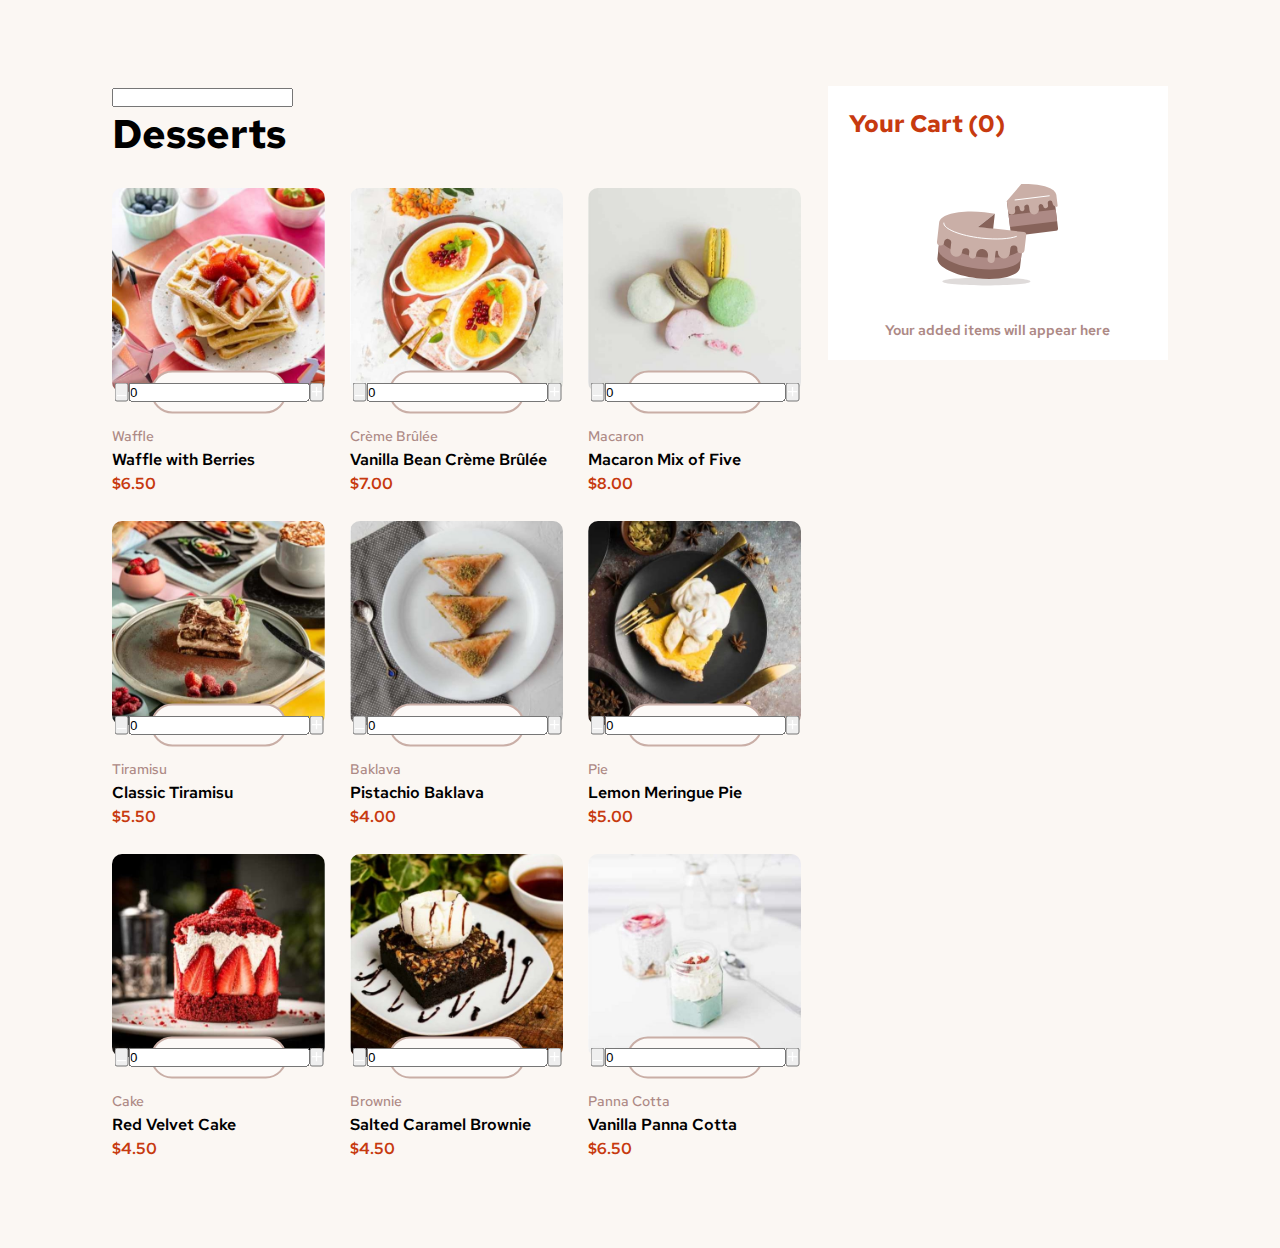
==== index.html @ c4b1cce0 "first" ====
<!DOCTYPE html>
<html lang="en">
  <head>
    <meta charset="UTF-8" />
    <meta name="viewport" content="width=device-width, initial-scale=1.0" />

    <link
      rel="icon"
      type="image/png"
      sizes="32x32"
      href="./assets/images/favicon-32x32.png"
    />
    <link rel="stylesheet" href="style.css" />

    <title>Frontend Mentor | Product list with cart</title>
  </head>
  <body>
    <div class="container">
      <div class="wrapper">
    <input type="number" name="" id="">
    <h1 class="title">Desserts</h1>
        <div class="items"></div>
      </div>

      <div class="cart">
        <div class="cart-title">
          Your Cart (<span class="cart-item-count">0</span>)
        </div>

        <div class="empty-cart">
          <img
            src="assets/images/illustration-empty-cart.svg"
            alt="Empty Cart"
          />
          <p>Your added items will appear here</p>
        </div>

        <div class="loaded-cart">
          <div class="total">
            <span>Order Total</span>
            <span class="total-price"></span>
          </div>

          <div class="carbon">
            <img
              src="assets/images/icon-carbon-neutral.svg"
              alt="This is a carbon-neutral delivery"
            />
            <span>This is a carbon-neutral delivery</span>
          </div>
        </div>
      </div>
    </div>
    <script src="script.js" type="module"></script>
  </body>
</html>
---- style.css ----
@import url('https://fonts.googleapis.com/css2?family=Red+Hat+Text:ital,wght@0,300..700;1,300..700&display=swap');

* {
    margin: 0;
    padding: 0;
    box-sizing: border-box;
}

body {
    font-family: "Red Hat Text";
    display: flex;
    justify-content: center;
    background-color: hsl(26, 54%, 97%);
    padding: 5.4rem 7rem;
}

.container {
    display: flex;
    max-width: 1440px;
    align-items: start;
    gap: 2.5%;
}

.wrapper {
    width: 67%;
}

.title {
    font-size: 2.5rem;
    font-weight: 700;
    margin-bottom: 1.75rem;
}

.items {
    display: grid;
    justify-content: center;
    grid-template-columns: 1fr 1fr 1fr;
    grid-auto-rows: 1fr;
    gap: 25px;
}

.item {
    line-height: 1.5rem;
}

.item-image {
    position: relative;
}

.item-image>img {
    display: block;
    width: 100%;
    border-radius: 10px;
}

.category {
    margin-top: 2rem;
    font-size: .9rem;
    font-weight: 500;
    color: hsl(7, 20%, 60%);
}

.item-name {
    font-weight: 600;
}

.price {
    font-weight: 600;
    color: hsl(14, 86%, 42%);
}

.add2cart {
    position: absolute;
    left: 50%;
    bottom: 0;
    transform: translate(-50%, 50%);
    /**/
    font-size: .85rem;
    font-weight: 600;
    background-color: hsl(20, 50%, 98%);
    display: flex;
    justify-content: center;
    align-items: center;
    width: 64%;
    border: 2px solid hsl(14, 25%, 72%);
    border-radius: 30px;
    padding: 3.5% 1%;
    gap: 0.5rem;
}

.add2cartHover {
    position: absolute;
    left: 50%;
    bottom: 0;
    transform: translate(-50%, 50%);
    display: flex;
    justify-content: space-between;
    align-items: center;
}

.add2cart>img {
    width: 12.5%;
}

.cart {
    width: 33%;
    background: white;
    padding: 2%;
}

.cart-title {
    font-size: 1.5rem;
    font-weight: 700;
    color: hsl(14, 86%, 42%);
    margin-bottom: 2rem;
}

.empty-cart {
    text-align: center;
}

.empty-cart p {
    font-size: .9rem;
    font-weight: 600;
    color: hsl(7, 20%, 60%);
    text-align: center;
    margin-top: 1rem;
}

.loaded-cart {
    display: none;
}
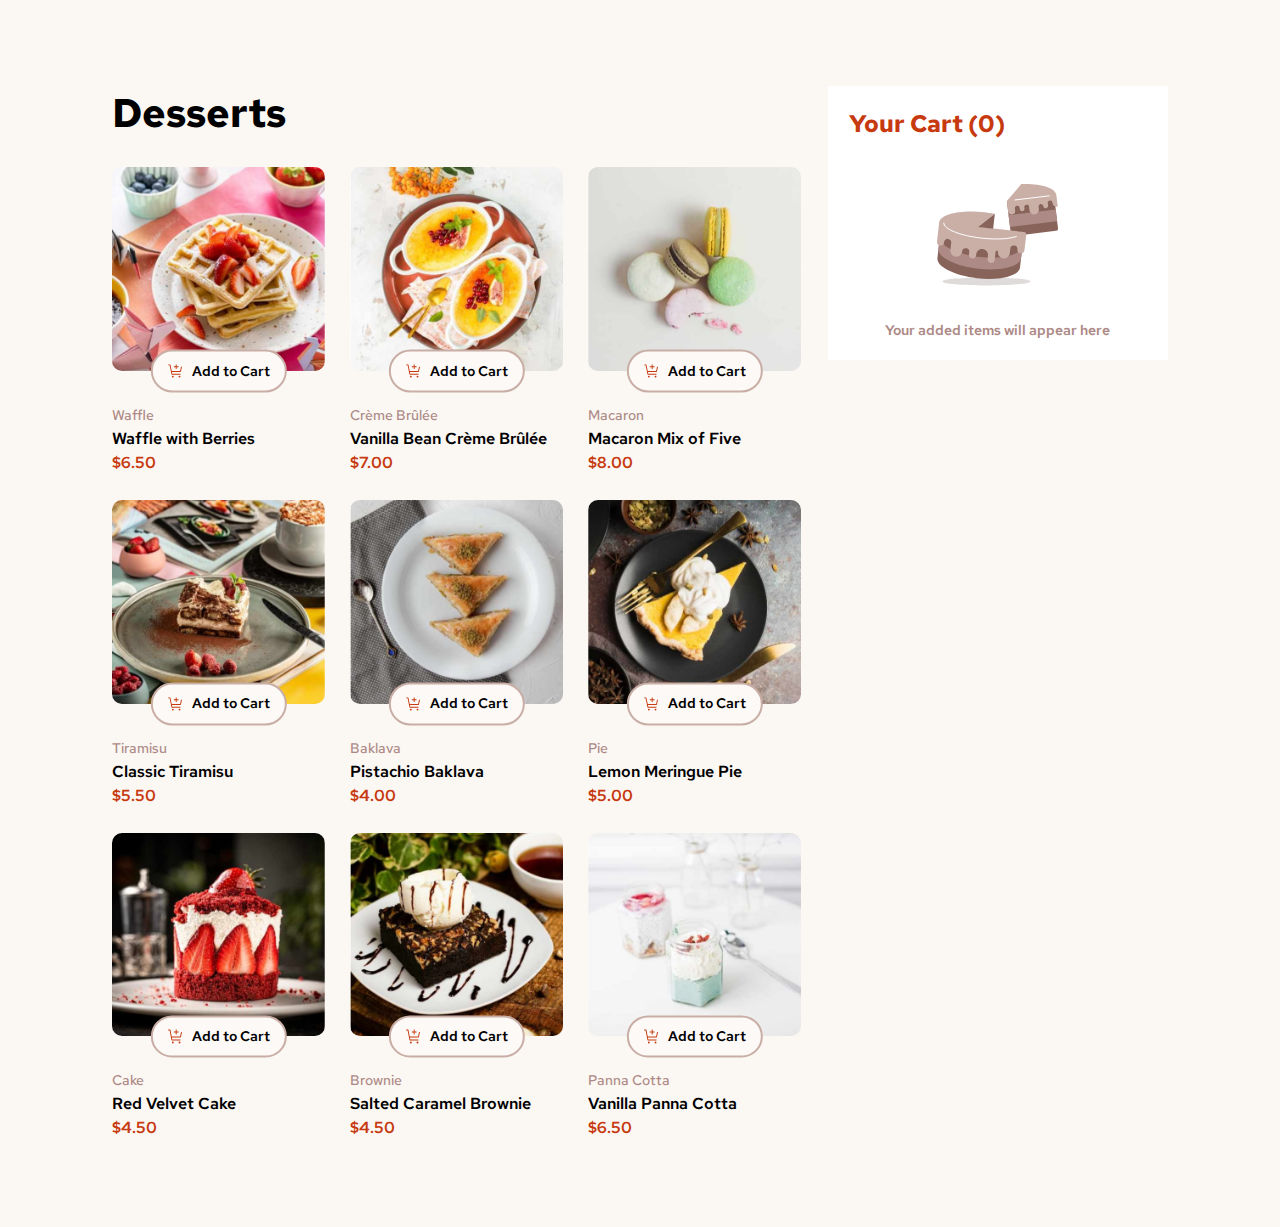
==== commit 0f359eaa: "c" ====
--- a/index.html
+++ b/index.html
@@ -1,56 +1,47 @@
 <!DOCTYPE html>
 <html lang="en">
-  <head>
-    <meta charset="UTF-8" />
-    <meta name="viewport" content="width=device-width, initial-scale=1.0" />
 
-    <link
-      rel="icon"
-      type="image/png"
-      sizes="32x32"
-      href="./assets/images/favicon-32x32.png"
-    />
-    <link rel="stylesheet" href="style.css" />
+<head>
+  <meta charset="UTF-8" />
+  <meta name="viewport" content="width=device-width, initial-scale=1.0" />
 
-    <title>Frontend Mentor | Product list with cart</title>
-  </head>
-  <body>
-    <div class="container">
-      <div class="wrapper">
-    <input type="number" name="" id="">
-    <h1 class="title">Desserts</h1>
-        <div class="items"></div>
+  <link rel="icon" type="image/png" sizes="32x32" href="./assets/images/favicon-32x32.png" />
+  <link rel="stylesheet" href="style.css" />
+
+  <title>Frontend Mentor | Product list with cart</title>
+</head>
+
+<body>
+  <div class="container">
+    <div class="wrapper">
+      <h1 class="title">Desserts</h1>
+      <div class="items"></div>
+    </div>
+
+    <div class="cart">
+      <div class="cart-title">
+        Your Cart (<span class="cart-item-count">0</span>)
       </div>
 
-      <div class="cart">
-        <div class="cart-title">
-          Your Cart (<span class="cart-item-count">0</span>)
+      <div class="empty-cart">
+        <img src="assets/images/illustration-empty-cart.svg" alt="Empty Cart" />
+        <p>Your added items will appear here</p>
+      </div>
+
+      <div class="loaded-cart">
+        <div class="total">
+          <span>Order Total</span>
+          <span class="total-price"></span>
         </div>
 
-        <div class="empty-cart">
-          <img
-            src="assets/images/illustration-empty-cart.svg"
-            alt="Empty Cart"
-          />
-          <p>Your added items will appear here</p>
-        </div>
-
-        <div class="loaded-cart">
-          <div class="total">
-            <span>Order Total</span>
-            <span class="total-price"></span>
-          </div>
-
-          <div class="carbon">
-            <img
-              src="assets/images/icon-carbon-neutral.svg"
-              alt="This is a carbon-neutral delivery"
-            />
-            <span>This is a carbon-neutral delivery</span>
-          </div>
+        <div class="carbon">
+          <img src="assets/images/icon-carbon-neutral.svg" alt="This is a carbon-neutral delivery" />
+          <span>This is a carbon-neutral delivery</span>
         </div>
       </div>
     </div>
-    <script src="script.js" type="module"></script>
-  </body>
-</html>
+  </div>
+  <script src="script.js" type="module"></script>
+</body>
+
+</html>--- a/style.css
+++ b/style.css
@@ -74,7 +74,6 @@
     left: 50%;
     bottom: 0;
     transform: translate(-50%, 50%);
-    /**/
     font-size: .85rem;
     font-weight: 600;
     background-color: hsl(20, 50%, 98%);
@@ -88,18 +87,74 @@
     gap: 0.5rem;
 }
 
-.add2cartHover {
+.add2cart>img {
+    width: 12.5%;
+}
+
+.add2cart:hover {
+    display: none;
+    /* visibility: hidden;
+    opacity: 0;
+    transition: opacity 0.3s ease-in-out, visibility 0s 0.3s; */
+}
+
+.add2cart:hover+.add2cartButtons {
+    visibility: visible;
+    opacity: 1;
+}
+
+.add2cartButtons {
+    background-color: hsl(14, 86%, 42%);
+    border: 2px solid hsl(14, 25%, 72%);
+    border-radius: 30px;
+    width: 64%;
     position: absolute;
     left: 50%;
     bottom: 0;
     transform: translate(-50%, 50%);
     display: flex;
-    justify-content: space-between;
+    justify-content: space-around;
     align-items: center;
+    gap: 1.75rem;
+    padding: 3.75% 1%;
+    visibility: hidden;
+    opacity: 0;
 }
 
-.add2cart>img {
-    width: 12.5%;
+.add2cartButtons>button {
+    text-align: center justify;
+    color: white;
+    background-color: hsl(14, 86%, 42%);
+    border: none;
+    width: 1rem;
+    height: 1rem;
+}
+
+.add2cartButtons>input {
+    background-color: hsl(14, 86%, 42%);
+    border: none;
+    color: white;
+    text-align: center;
+    width: 20%;
+}
+
+.add2cartButtons>button {
+    border: 1px solid white;
+    border-radius: 50%;
+}
+
+.add2cartButtons>button:hover {
+    background-color: white;
+}
+
+.add2cartButtons>button:hover img {
+    filter: brightness(0) saturate(100%) invert(25%) sepia(43%)
+}
+
+.icon-quantity {
+    display: flex;
+    justify-content: center;
+    align-items: center;
 }
 
 .cart {
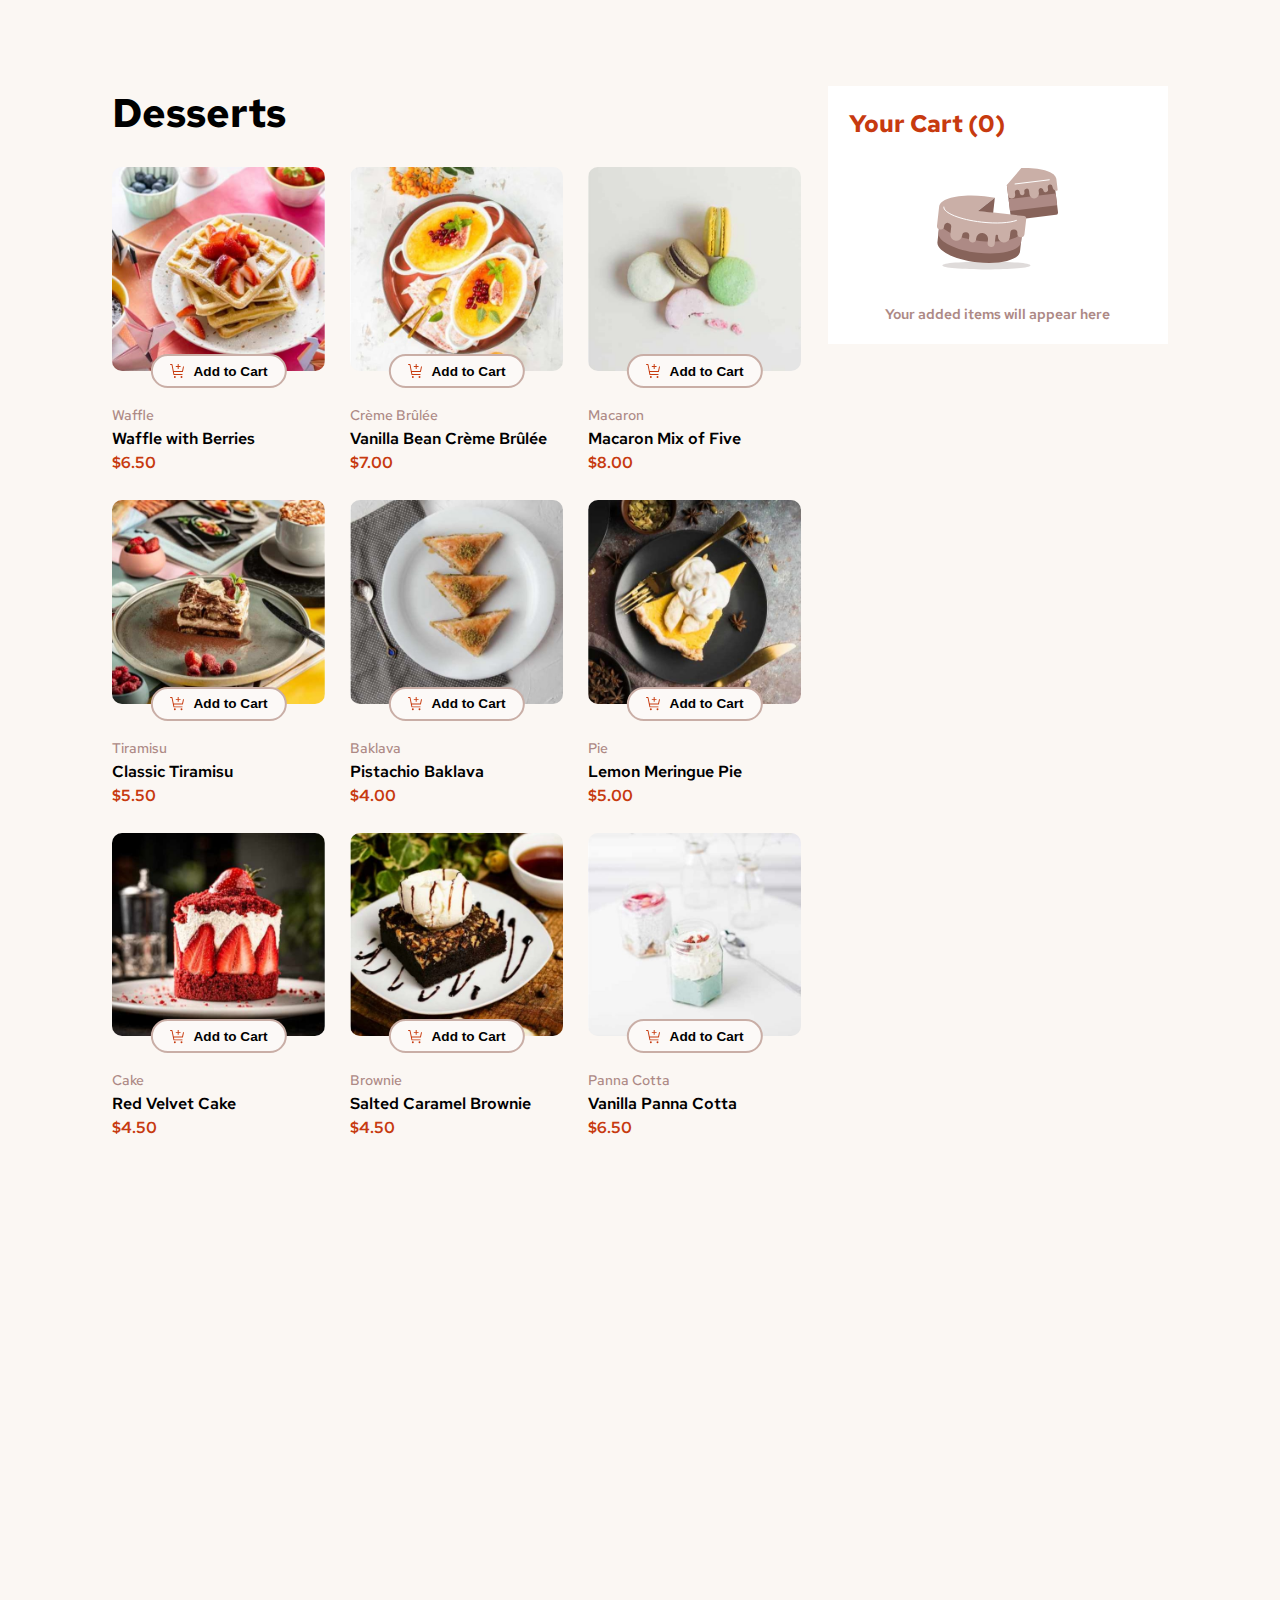
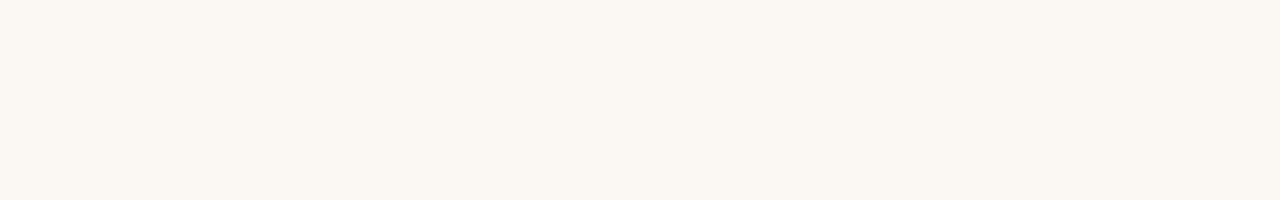
==== commit 4f221d61: "dd" ====
--- a/index.html
+++ b/index.html
@@ -29,6 +29,7 @@
       </div>
 
       <div class="loaded-cart">
+        <div class="cart-items"></div>
         <div class="total">
           <span>Order Total</span>
           <span class="total-price"></span>
@@ -36,9 +37,28 @@
 
         <div class="carbon">
           <img src="assets/images/icon-carbon-neutral.svg" alt="This is a carbon-neutral delivery" />
-          <span>This is a carbon-neutral delivery</span>
+          <span>This is a <b>carbon-neutral</b> delivery</span>
+        </div>
+
+        <button class="confirm-order">Confirm Order</button>
+      </div>
+    </div>
+  </div>
+
+  <div class="confirm-background">
+    <div class="order-confirmed">
+      <img src="assets/images/icon-order-confirmed.svg" alt="">
+      <h1 class="order-title">Order Confirmed</h1>
+      <h5 class="enjoy">We hope you enjoy your food!</h5>
+      <div class="order-summary">
+        <div class="order-items"></div>
+        <div class="order-total">
+          <span>Order Total</span>
+          <span class="total-price"></span>
         </div>
       </div>
+
+      <button class="start-order">Start New Order</button>
     </div>
   </div>
   <script src="script.js" type="module"></script>
--- a/style.css
+++ b/style.css
@@ -8,17 +8,28 @@
 
 body {
     font-family: "Red Hat Text";
-    display: flex;
-    justify-content: center;
     background-color: hsl(26, 54%, 97%);
-    padding: 5.4rem 7rem;
+}
+
+input::-webkit-outer-spin-button,
+input::-webkit-inner-spin-button {
+    -webkit-appearance: none;
+    margin: 0;
+}
+
+input[type="number"] {
+    -moz-appearance: textfield;
 }
 
 .container {
-    display: flex;
+    margin: 0 auto;
     max-width: 1440px;
+    display: flex;
+    justify-content: center;
     align-items: start;
     gap: 2.5%;
+    position: relative;
+    padding: 5.4rem 7rem;
 }
 
 .wrapper {
@@ -45,6 +56,11 @@
 
 .item-image {
     position: relative;
+}
+
+.item-image.active {
+    border: 3px solid hsl(14, 86%, 42%);
+    border-radius: 13px;
 }
 
 .item-image>img {
@@ -92,20 +108,13 @@
 }
 
 .add2cart:hover {
-    display: none;
-    /* visibility: hidden;
-    opacity: 0;
-    transition: opacity 0.3s ease-in-out, visibility 0s 0.3s; */
-}
-
-.add2cart:hover+.add2cartButtons {
-    visibility: visible;
-    opacity: 1;
+    cursor: pointer;
+    color: hsl(14, 86%, 42%);
 }
 
 .add2cartButtons {
     background-color: hsl(14, 86%, 42%);
-    border: 2px solid hsl(14, 25%, 72%);
+    border: 2px solid hsl(14, 86%, 42%);
     border-radius: 30px;
     width: 64%;
     position: absolute;
@@ -118,7 +127,6 @@
     gap: 1.75rem;
     padding: 3.75% 1%;
     visibility: hidden;
-    opacity: 0;
 }
 
 .add2cartButtons>button {
@@ -128,6 +136,9 @@
     border: none;
     width: 1rem;
     height: 1rem;
+    cursor: pointer;
+    border: 1px solid white;
+    border-radius: 50%;
 }
 
 .add2cartButtons>input {
@@ -138,17 +149,12 @@
     width: 20%;
 }
 
-.add2cartButtons>button {
-    border: 1px solid white;
-    border-radius: 50%;
-}
-
 .add2cartButtons>button:hover {
     background-color: white;
 }
 
 .add2cartButtons>button:hover img {
-    filter: brightness(0) saturate(100%) invert(25%) sepia(43%)
+    filter: invert(50%) sepia(34%) saturate(5174%) hue-rotate(359deg) brightness(80%) contrast(91%);
 }
 
 .icon-quantity {
@@ -167,7 +173,7 @@
     font-size: 1.5rem;
     font-weight: 700;
     color: hsl(14, 86%, 42%);
-    margin-bottom: 2rem;
+    margin-bottom: 1rem;
 }
 
 .empty-cart {
@@ -184,4 +190,234 @@
 
 .loaded-cart {
     display: none;
+}
+
+.cart-items {
+    margin-bottom: 2rem;
+}
+
+.cart-item {
+    padding: 1.25rem 0;
+    font-size: 0.95rem;
+    font-weight: 600;
+    display: flex;
+    justify-content: space-between;
+    align-items: center;
+    border-bottom: 1px solid hsl(13, 31%, 94%);
+}
+
+.cart-item-name {
+    margin-bottom: 0.5rem;
+}
+
+.cart-item-quantity {
+    color: hsl(14, 86%, 42%);
+    margin-right: 1rem;
+    font-weight: 600;
+}
+
+.cart-item-price,
+.enjoy {
+    color: hsl(7, 20%, 60%);
+    margin-right: 0.25rem;
+    font-weight: 500;
+}
+
+.cart-item-total {
+    color: hsl(12, 20%, 44%);
+    font-weight: 600;
+}
+
+.cart-item-remove {
+    color: hsl(7, 20%, 60%);
+    cursor: pointer;
+    padding: 0.15rem;
+    border: 1px solid hsl(7, 20%, 60%);
+    text-decoration: none;
+    border-radius: 50%;
+}
+
+
+.cart-item-remove:hover {
+    filter: hue-rotate(33deg);
+    border-color: hsl(14, 65%, 9%);
+}
+
+.total {
+    font-size: 0.95rem;
+    display: flex;
+    justify-content: space-between;
+    align-items: center;
+    margin-bottom: 1.75rem;
+}
+
+.total-price {
+    font-size: 1.75rem;
+    font-weight: 700;
+}
+
+.carbon {
+    display: flex;
+    align-items: center;
+    justify-content: center;
+    border-radius: 10px;
+    background-color: hsl(13, 31%, 94%);
+    text-align: center;
+    padding: 1rem;
+    margin-bottom: 2rem;
+}
+
+.carbon img {
+    margin-right: 0.5rem;
+}
+
+.confirm-order,
+.start-order {
+    color: white;
+    padding: 1rem 2rem;
+    font-weight: 600;
+    width: 100%;
+    border: none;
+    border-radius: 50px;
+    background: hsl(14, 86%, 42%);
+    cursor: pointer;
+}
+
+.confirm-order:hover,
+.start-order:hover {
+    background: hsl(14, 86%, 30%);
+}
+
+.confirm-background {
+    position: absolute;
+    top: 0;
+    width: 100%;
+    display: flex;
+    align-items: start;
+    justify-content: center;
+    background: rgb(0, 0, 0, 0.4);
+    height: 200vh;
+    padding-top: 1.5rem;
+    visibility: hidden;
+}
+
+.order-confirmed {
+    background: #fff;
+    padding: 2rem;
+    width: 30rem;
+    border-radius: 10px;
+}
+
+.order-summary {
+    background: hsl(20, 50%, 98%);
+    padding: 1rem 1.75rem;
+    margin-top: 1.5rem;
+    margin-bottom: 1.5rem;
+    border-radius: 10px;
+}
+
+.order-title {
+    font-size: 2.5rem;
+    font-weight: 700;
+    margin-top: 1rem;
+}
+
+.order-items {
+    margin-bottom: 3rem;
+    font-size: 0.75rem;
+}
+
+.order-item {
+    display: flex;
+    justify-content: space-between;
+    align-items: center;
+    padding: 1rem 0;
+    border-bottom: 1px solid hsl(13, 31%, 94%);
+}
+
+.order-item-name {
+    font-size: 0.85rem;
+    margin-bottom: 0.5rem;
+    font-weight: 600;
+}
+
+.order-item-total {
+    font-weight: 600;
+    color: hsl(14, 65%, 9%);
+}
+
+.order-item div {
+    width: 70%;
+}
+
+.order-item-image {
+    width: 2.85rem;
+    border-radius: 5px;
+}
+
+.order-total {
+    font-size: 0.95rem;
+    display: flex;
+    justify-content: space-between;
+    align-items: center;
+}
+
+/* Extra small devices (phones, 600px and down) */
+@media only screen and (max-width: 600px) {
+    .container {
+        padding: 2rem;
+        display: block;
+    }
+
+    .wrapper {
+        width: 100%;
+    }
+
+    .items {
+        display: block;
+    }
+
+    .item {
+        margin-bottom: 1.5rem;
+    }
+
+    .add2cart {
+        width: 50%;
+    }
+
+    
+}
+
+/* Medium devices (landscape tablets, 768px and up) */
+@media only screen and (max-width: 768px) {
+    .container {
+        display: block;
+    }
+    
+    .items {
+        grid-template-columns: 1fr 1fr;
+    }
+
+    .cart {
+        width: 100%;
+    }
+}
+
+@media only screen and (max-width: 992px) {
+    .container {
+        padding: 3rem;
+        display: block;
+    }
+
+    .wrapper {
+        width: 100%;
+    }
+
+    .items {
+        margin-bottom: 2rem;
+    }
+
+    .cart {
+        width: 100%;
+    }
 }